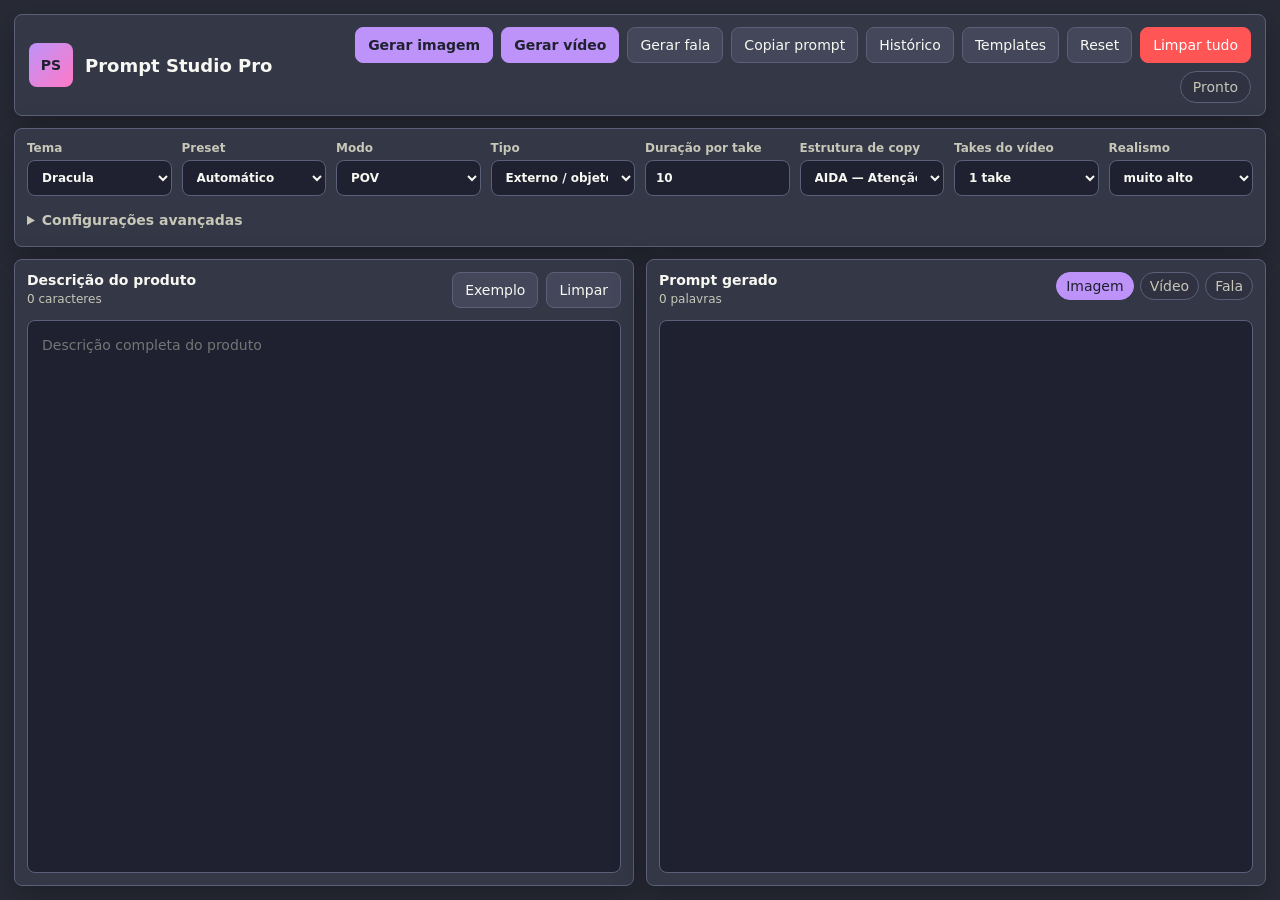
==== index.html @ 3a0b0870 "Publica Prompt Studio Pro no GitHub Pages" ====
<!doctype html>
<html lang="pt-BR">
<head>
  <meta charset="utf-8">
  <meta name="viewport" content="width=device-width, initial-scale=1">
  <meta name="theme-color" content="#282a36">
  <meta name="description" content="Prompt Studio Pro — gerador de prompts para imagens e vídeos de produtos.">
  <title>Prompt Studio Pro</title>
  <link rel="icon" href="prompt_studio/favicon.svg?v=3" type="image/svg+xml">
  <link rel="canonical" href="prompt_studio/">
  <meta http-equiv="refresh" content="0; url=prompt_studio/">
</head>
<body>
  <p>Abrindo o <a href="prompt_studio/">Prompt Studio Pro</a>…</p>
  <script>window.location.replace("prompt_studio/");</script>
</body>
</html>
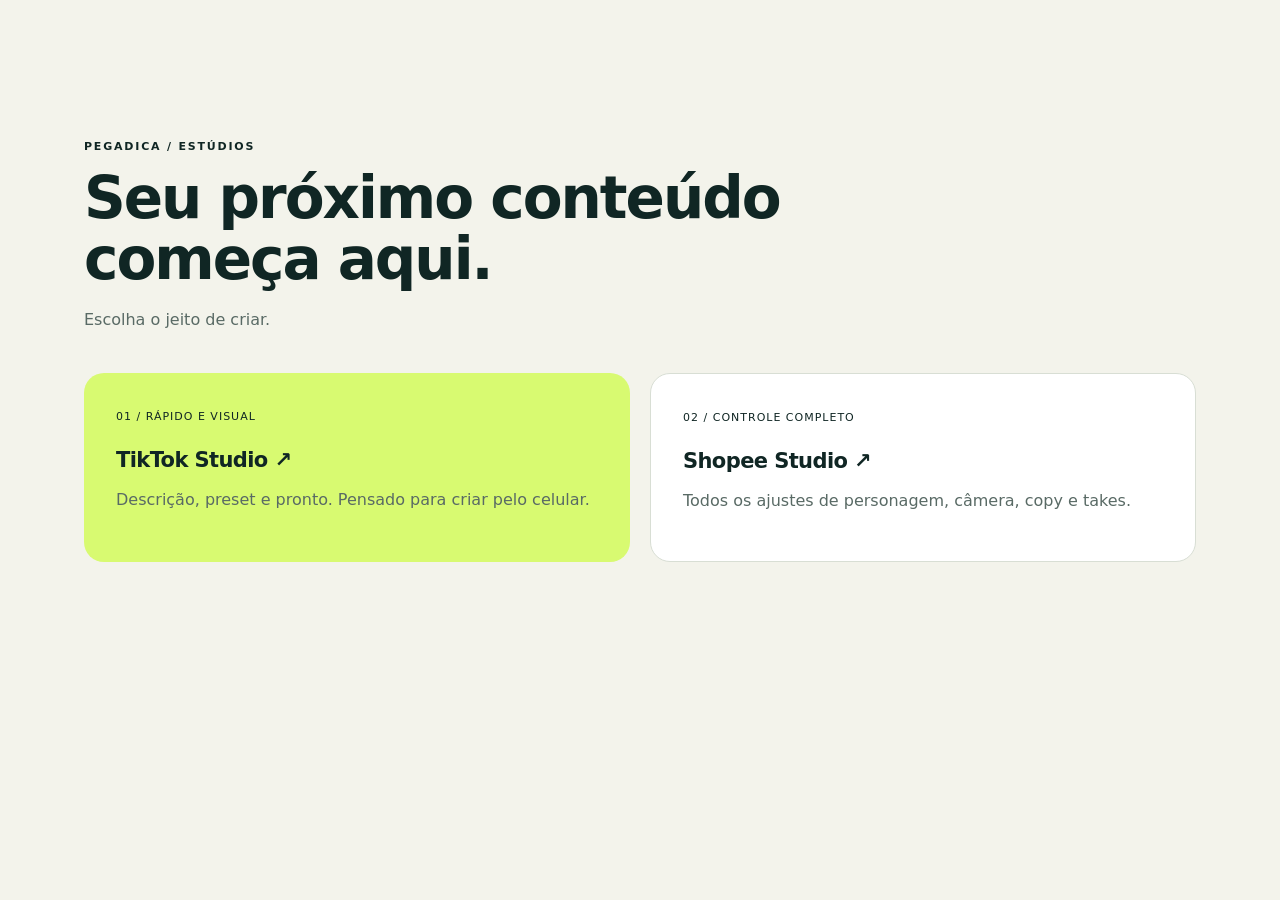
==== commit 6aaefb3c: "Separa Shopee e cria TikTok Studio mobile com presets" ====
--- a/index.html
+++ b/index.html
@@ -1,17 +1,3 @@
 <!doctype html>
-<html lang="pt-BR">
-<head>
-  <meta charset="utf-8">
-  <meta name="viewport" content="width=device-width, initial-scale=1">
-  <meta name="theme-color" content="#282a36">
-  <meta name="description" content="Prompt Studio Pro — gerador de prompts para imagens e vídeos de produtos.">
-  <title>Prompt Studio Pro</title>
-  <link rel="icon" href="prompt_studio/favicon.svg?v=3" type="image/svg+xml">
-  <link rel="canonical" href="prompt_studio/">
-  <meta http-equiv="refresh" content="0; url=prompt_studio/">
-</head>
-<body>
-  <p>Abrindo o <a href="prompt_studio/">Prompt Studio Pro</a>…</p>
-  <script>window.location.replace("prompt_studio/");</script>
-</body>
-</html>
+<html lang="pt-BR"><head><meta charset="utf-8"><meta name="viewport" content="width=device-width,initial-scale=1"><title>PegaDICA — escolha seu estúdio</title><link rel="icon" href="favicon.svg"><link rel="stylesheet" href="tiktok/styles.css"></head>
+<body><main class="landing"><span class="eyebrow">PEGADICA / ESTÚDIOS</span><h1>Seu próximo conteúdo<br>começa aqui.</h1><p>Escolha o jeito de criar.</p><div class="platforms"><a class="platform" href="tiktok/"><span>01 / RÁPIDO E VISUAL</span><h2>TikTok Studio ↗</h2><p>Descrição, preset e pronto. Pensado para criar pelo celular.</p></a><a class="platform secondary" href="shopee/"><span>02 / CONTROLE COMPLETO</span><h2>Shopee Studio ↗</h2><p>Todos os ajustes de personagem, câmera, copy e takes.</p></a></div></main></body></html>
--- a/tiktok/styles.css
+++ b/tiktok/styles.css
@@ -0,0 +1 @@
+:root{color-scheme:light;--ink:#102624;--muted:#596a65;--paper:#f3f3eb;--line:#d8ded4;--accent:#d8fa71;--white:#fff; font-family:Inter,system-ui,-apple-system,BlinkMacSystemFont,"Segoe UI",sans-serif;color:var(--ink);background:var(--paper)}*{box-sizing:border-box}body{margin:0}a{color:inherit}header{max-width:1160px;margin:auto;padding:23px 24px;display:flex;justify-content:space-between;align-items:center;gap:12px;border-bottom:1px solid var(--line)}header a{text-decoration:none;font-size:13px}.wordmark{font-size:20px;font-weight:850;letter-spacing:-.6px}.wordmark span{font-weight:450;font-size:13px;letter-spacing:0}main{max-width:1160px;margin:auto;padding:36px 24px}h1{font-size:clamp(34px,5vw,58px);line-height:1.05;letter-spacing:-2px;margin:14px 0 18px}h2{font-size:21px;letter-spacing:-.6px;margin:0}h3{margin:12px 0;font-size:18px}p{line-height:1.55;color:var(--muted)}.eyebrow{font-size:11px;letter-spacing:1.8px;font-weight:800}.intro{margin-bottom:32px}.workspace{display:grid;grid-template-columns:1.2fr 1fr;gap:24px;align-items:start}.panel{padding:24px;background:white;border:1px solid var(--line);border-radius:22px;margin-bottom:20px}.section-heading{display:flex;align-items:center;gap:12px;margin-bottom:22px}.step{display:grid;place-items:center;background:var(--ink);color:var(--accent);width:30px;height:30px;border-radius:50%;font-size:13px;font-weight:800}label{display:block;font-size:14px;font-weight:600;margin-bottom:9px}textarea{display:block;width:100%;font:inherit;font-size:16px;color:var(--ink);padding:15px;border:1px solid var(--line);border-radius:12px;resize:vertical;line-height:1.5;background:#fafbf7}button{font:inherit;cursor:pointer;border:1px solid var(--line);border-radius:12px;padding:14px 16px;min-height:48px;color:var(--ink);background:white;font-weight:650}button:hover{border-color:var(--ink)}button:focus-visible,a:focus-visible,textarea:focus-visible,input:focus-visible,summary:focus-visible{outline:3px solid #739e28;outline-offset:3px}.primary{background:var(--ink);color:var(--accent);border-color:var(--ink)}.wide{width:100%;display:flex;justify-content:space-between;align-items:center;margin:12px 0}.hint{font-size:13px;margin:12px 0;line-height:1.5}.presets{display:grid;grid-template-columns:repeat(2,minmax(0,1fr));gap:10px}.preset{text-align:left;display:flex;flex-direction:column;gap:8px;padding:16px;position:relative}.preset[aria-pressed=true]{background:var(--accent);border-color:var(--ink)}.preset .symbol{font-size:23px}.preset strong{font-size:14px}.preset small{font-size:12px;font-weight:400;line-height:1.4}.tag{font-size:11px;display:inline-block;background:#edf0e7;border-radius:20px;padding:7px 10px}.recipe-summary{background:#f1f4e8;padding:18px;border-radius:14px;margin-bottom:24px}.recipe-summary p{font-size:14px}.output-panel{position:sticky;top:20px}fieldset{padding:0;border:0;margin:18px 0}legend{font-size:13px;color:var(--muted);margin-bottom:12px}.choice{display:flex;gap:10px;align-items:center;font-size:14px;font-weight:500;min-height:42px;margin:0}input{accent-color:var(--ink);width:18px;height:18px}hr{border:0;border-top:1px solid var(--line);margin:24px 0}summary{cursor:pointer;font-size:13px;padding:10px 0}#status{font-size:13px;min-height:40px;margin-bottom:0}#status.error{color:#a62d2d}#scriptFlow{background:#f8f9f3;padding:14px;border-radius:12px}#scriptFlow[hidden]{display:none}footer{max-width:1160px;padding:16px 24px 36px;margin:auto;display:flex;justify-content:space-between;gap:15px;font-size:12px;color:var(--muted)}.landing{padding-top:15vh}.platforms{display:grid;grid-template-columns:1fr 1fr;gap:20px;margin-top:40px}.platform{background:var(--accent);padding:32px;border-radius:20px;text-decoration:none}.platform span{font-size:11px;letter-spacing:1px}.platform h2{margin-top:24px}.secondary{background:white;border:1px solid var(--line)}@media(max-width:760px){header{padding:20px 18px}.wordmark{font-size:19px}.wordmark span{display:block;font-size:11px;margin-top:4px}main{padding:28px 16px}.intro{margin-bottom:26px}.workspace{display:block}.panel{padding:18px;border-radius:18px}.output-panel{position:static}.platforms{grid-template-columns:1fr}.landing{padding-top:9vh}footer{padding:10px 18px 30px;flex-wrap:wrap}}@media(prefers-reduced-motion:no-preference){button,a{transition:background .16s,border-color .16s}}
